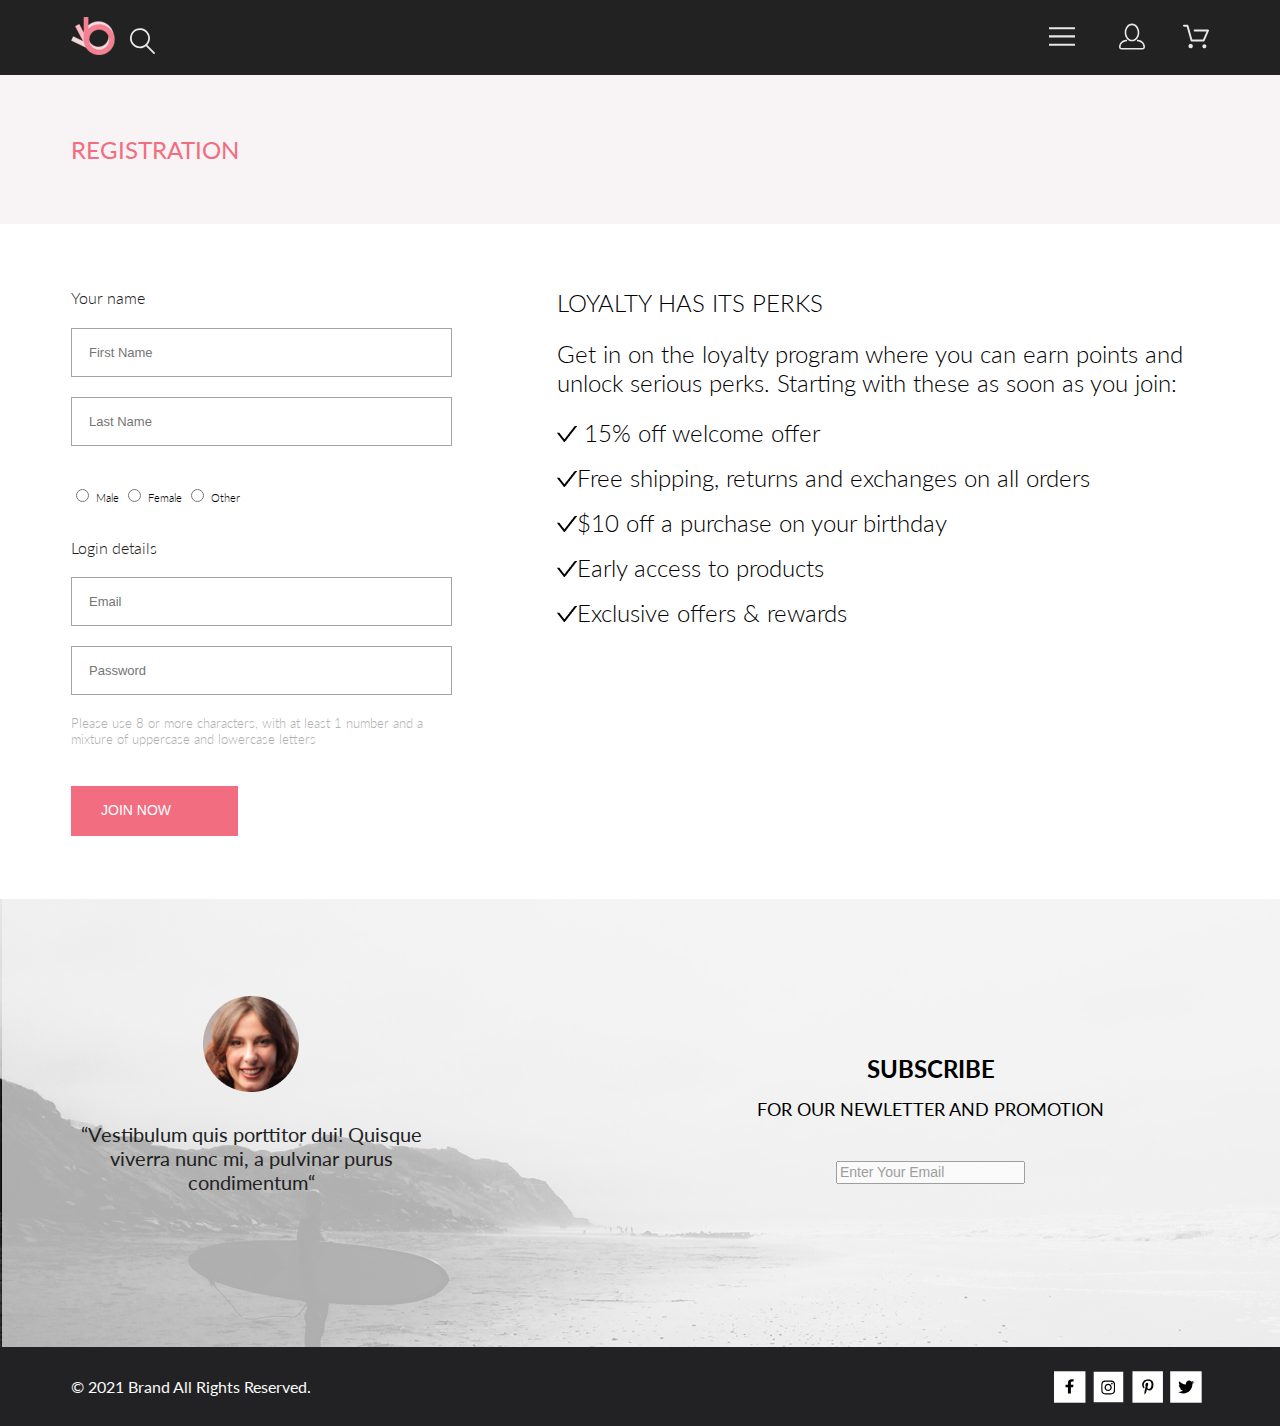
==== registration.html @ 2ced77a6 "Сделал страницу регестрации" ====
<!DOCTYPE html>
<html lang="en">

<head>
    <meta charset="UTF-8">
    <meta http-equiv="X-UA-Compatible" content="IE=edge">
    <meta name="viewport" content="width=device-width, initial-scale=1.0">
    <link rel="stylesheet" href="./css/reset.css">
    <link rel="stylesheet" href="./css/style.css">
    <link rel="preconnect" href="https://fonts.gstatic.com">
    <link href="https://fonts.googleapis.com/css2?family=Lato:wght@300;400;700;900&display=swap" rel="stylesheet">
    <title>Document</title>
</head>

<body>
    <header class="header">
        <div class="container">
            <div class="header__wrapper">
                <div class="header__contorls">
                    <a href="index.html"><img class="header__logo" src="./img/logo.svg" alt="logo" width="44"
                            height="38"></a>
                    <img src="./img/loupe.svg" alt="loupe" width="26" height="27">
                </div>
                <div class="header__contorls">
                    <button class="header__button">
                        <img src="./img/menu.svg" alt="loupe" width="26" height="27">
                    </button>
                    <a class="header__person-link" href="registration.html"><img src="./img/account.svg" alt="loupe"
                            width="26" height="27"></a>
                    <a href="#"><img src="./img/shoper.svg" alt="loupe" width="26" height="27"></a>
                </div>
            </div>
        </div>
        <nav class="header__navigation">
            menu
            <ul>
                <li>
                    <h2>man</h2>
                    <ul>
                        <li><a href="#">link</a></li>
                        <li><a href="#">link</a></li>
                        <li><a href="#">link</a></li>
                        <li><a href="#">link</a></li>
                    </ul>
                </li>
                <li>
                    <h2>woman</h2>
                    <ul>
                        <li><a href="#">link</a></li>
                        <li><a href="#">link</a></li>
                        <li><a href="#">link</a></li>
                        <li><a href="#">link</a></li>
                    </ul>
                </li>
                <li>
                    <h2>kids</h2>
                    <ul>
                        <li><a href="#">link</a></li>
                        <li><a href="#">link</a></li>
                        <li><a href="#">link</a></li>
                        <li><a href="#">link</a></li>
                    </ul>
                </li>
            </ul>
        </nav>
    </header>
    <main>
        <section class="registration">
            <h3 class="registration__title container">REGISTRATION</h3>
        </section>
        <section class="registration__section container">
            <div class="registration__block">
                <div class="registration__form">
                    <form action="">
                        <h4 class="registration__heading">Your name</h4>
                        <input type="text" class="registration__text" placeholder="First Name">
                        <input type="text" class="registration__text" placeholder="Last Name">
                        <div class="registration__radio-list">
                            <input class="registration__radio" type="radio" id="registrationRadio1" name="sex"
                                value="male">
                            <label class="registration__label" for="registrationRadio1">Male</label>
                            <input class="registration__radio" type="radio" id="registrationRadio2" name="sex"
                                value="female">
                            <label class="registration__label" for="registrationRadio2">Female</label>
                            <input class="registration__radio" type="radio" id="registrationRadio3" name="sex"
                                value="other">
                            <label class="registration__label" for="registrationRadio1">Other</label>
                        </div>
                        <h4 class="registration__heading">Login details</h4>
                        <input type="text" class="registration__text" placeholder="Email">
                        <input type="password" class="registration__text" placeholder="Password">
                        <p class="registration__subtitle">Please use 8 or more characters, with at least 1 number and a
                            mixture of uppercase and lowercase
                            letters</p>
                        <button class="registration__button">JOIN NOW</button>
                    </form>
                </div>
                <div class="registration__info">
                    <h3 class="registration__info-heading">LOYALTY HAS ITS PERKS</h3>
                    <p class="registration__info-subtitle">Get in on the loyalty program where you can earn points and
                        unlock serious perks. Starting with
                        these as soon as you join:</p>
                    <p class="registration__info-desc"><img src="./img/true.png" alt="" width="20" height="16"> 15% off
                        welcome offer</p>
                    <p class="registration__info-desc"><img src="./img/true.png" alt="" width="20" height="16">Free
                        shipping, returns and exchanges on all orders</p>
                    <p class="registration__info-desc"><img src="./img/true.png" alt="" width="20" height="16">$10 off a
                        purchase on your birthday</p>
                    <p class="registration__info-desc"><img src="./img/true.png" alt="" width="20" height="16">Early
                        access to products</p>
                    <p class="registration__info-desc"><img src="./img/true.png" alt="" width="20" height="16">Exclusive
                        offers & rewards</p>
                </div>
            </div>

        </section>


    </main>
    <footer>
        <section class="subscriber">
            <div class="subscriber__places container">
                <div class="subscriber__places-author">
                    <ul>
                        <li class="qwe"><img src="img/author.png" alt="" height="96" width="96"></li>
                        <li>
                            <p class="subscriber__places-text">“Vestibulum quis porttitor dui! Quisque viverra nunc mi,
                                a pulvinar purus condimentum“
                            </p>
                        </li>
                    </ul>
                </div>
                <div class="subscriber__places-email">
                    <h3 class="subscriber__places-title">subscribe</h3>
                    <p class="subscriber__places-p">FOR OUR NEWLETTER AND PROMOTION</p>
                    <div class="subscriber__input"><input class="subscriber__input-text" type="text"
                            placeholder="Enter Your Email"></div>
                </div>
            </div>
        </section>
        <section class="footer__down">
            <div class="footer__info container">
                <div class="footer__copy">© 2021 Brand All Rights Reserved.</div>
                <ul class="footer__contackt">
                    <li class="footer__contackt-item"><a href="#"><img src="img/facebook.svg" alt="facebook"
                                width="31.45" height="32"></a></li>
                    <li class="footer__contackt-item"><a href="#"><img src="img/instagram.svg" alt="instagram"
                                width="31.45" height="32"></a></li>
                    <li class="footer__contackt-item"><a href="#"><img src="img/pinterest.svg" alt="pinterest"
                                width="31.45" height="32"></a></li>
                    <li class="footer__contackt-item"><a href="#"><img src="img/twitch.svg" alt="twitch" width="31.45"
                                height="32"></a>
                    </li>
                </ul>
            </div>
        </section>
    </footer>
</body>

</html>
---- css/style.css ----
:root {
    --dark-blue: #222222;
    --pink: #F1E4E6;
    --dark-pink: #F16D7F;
    --brown: #474040;
    --gray: #F8F8F8;
    --black: #000000;
}

body {
    font-family: Lato;
    font-size: 16px;
    font-style: normal;
    font-weight: 400;
    line-height: 19px;
}

.container {
    width: 1138px;
    margin: 0 auto;
}

.visually-hidden {
    position: absolute;
    width: 1px;
    height: 1px;
    margin: -1px;
    padding: 0;
    overflow: hidden;
    border: 0;
    clip: rect(0 0 0 0);
}

.header {
    background-color: var(--dark-blue);
}

.header__wrapper {
    display: flex;
    align-items: center;
    justify-content: space-between;
    min-height: 75px;
}

.header__navigation {
    display: none;
}

.header__button {
    background-color: transparent;
    border: none;
    margin: 0 34px 0 0;
}

.header__logo {
    margin: 0 10px 0 0;
}

.header__person-link {
    margin: 0 34px 0 0;
}

.brand {
    display: flex;
    margin: 0 0 63px;
}

.brand__title {
    font-size: 48px;
    font-weight: 900;
    line-height: 58px;
    text-transform: uppercase;
}

.brand__title-wrapper {
    padding: 0 0 0 91px;
    flex-grow: 1;
    background-color: var(--pink);
    display: flex;
    align-items: center;
}

.brand__subtitle {
    display: block;

    font-size: 37px;
    font-weight: 700;
    line-height: 44px;
}

.brand__subtitle-pink {
    color: var(--dark-pink);
}

.offers__list {
    display: flex;
    flex-wrap: wrap;
    justify-content: space-between;
}

.offers__item {
    color: white;
    width: 360px;
    min-height: 260px;
    background-color: var(--brown);
    margin: 0 0 30px;
    display: flex;
    justify-content: center;
    align-items: center;
}

.offers__title {
    font-size: 16px;
    font-weight: 400;
    line-height: 19px;
    letter-spacing: 0em;
    text-align: center;
    color: #ffffff;
}

.offers__info {
    font-size: 24px;
    font-weight: 700;
    line-height: 29px;
    letter-spacing: 0em;
    text-align: center;
    color: #F16D7F;
}

.offers__item--woman {
    background-image: url(../img/oferts-woman.jpg);
}

.offers__item--man {
    background-image: url(../img/oferts-man.jpg)
}

.offers__item--kds {
    background-image: url(../img/oferts-kids.jpg);
}

.offers__item--accesories {
    background: url(../img/oferts-accsesuaris.jpg) no-repeat;
    background-size: cover;
}

.offers__item--accesories {
    width: 100%;
    margin: 0;
}

.products {
    margin: 96px 0 0 0;
}

.products__title {
    text-align: center;
}

.products__header {
    font-weight: 400;
    font-size: 30px;
    line-height: 36px;
    color: #222222;
    margin-bottom: 6px;
}

.products__header-p {
    font-weight: 400;
    font-size: 14px;
    line-height: 17px;
    color: #9F9F9F;
}

.products__cart-block {
    display: flex;
    flex-wrap: wrap;
    justify-content: space-around;
    padding: 48px 0 0 0;
}

.products__cart-item {
    width: 360px;
    min-height: 260px;
    background-color: var(--gray);
    margin: 0 0 30px 0;
}

.product__cart-title {
    margin: 25px 0 12px 18px;
    text-transform: uppercase;
    font-family: Lato;
    font-size: 13px;
    font-weight: 400;
    line-height: 16px;
    letter-spacing: 0em;
    text-align: left;
}

.product__cart-p {
    margin: 0 28px 18px 16px;
    max-width: 314px;
    font-weight: 300;
    font-size: 14px;
    line-height: 17px;
    color: #5D5D5D;
}

.product__price {
    font-weight: 400;
    font-size: 16px;
    line-height: 19px;
    padding: 0 0 20px 18px;
    color: #F16D7F;
}

.product__button {
    display: flex;
    justify-content: center;
}

.product__button-text {
    border: 1px solid #FF6A6A;
    padding: 14.5px 38.5px 13.5px 38.5px;
    font-weight: 400;
    font-size: 16px;
    line-height: 19px;
    text-decoration: none;
    color: #F26376;
}

.advantages {
    margin: 95px 0 0 0;
    background-color: #222224;
}

.advantages__place {
    display: flex;
    padding: 130px 230px 104px 230px;
}

.advantages__place-text {
    width: 360px;
}

.advantages__place-title {
    font-weight: 400;
    font-size: 19.96px;
    line-height: 24px;
    padding: 28px 0 16px 0;
    text-align: center;
    color: #FBFBFB;
}

.advantages__place-img {
    padding-left: 158px;
}

.advantages__place-p {
    font-weight: 300;
    font-size: 13.972px;
    width: 360px;
    line-height: 17px;
    text-align: center;
    color: #FBFBFB;
}

.registration {
    min-height: 148px;
    background: #F8F3F4;
}

.registration__block {
    display: flex;
    justify-content: space-between;
}

.registration__title {
    font-weight: 400;
    font-size: 24px;
    line-height: 29px;
    padding: 60px 0 60px 0;
    color: #F16D7F;
}

.registration__section {
    min-height: 675px;
}

.registration__form {
    padding-top: 64px;
    width: 360px;
}

.registration__heading {
    font-weight: 300;
    font-size: 16px;
    line-height: 19px;
    padding: 0 0 20.5px;
    color: #222222;
}

.registration__text {
    width: 360px;
    height: 45px;
    margin-bottom: 20px;
    font-weight: 300;
    font-size: 13px;
    line-height: 16px;
    padding-left: 17px;
    color: #B1B1B1;
    border: 1px solid #A4A4A4;
}

.registration__radio-list {
    padding: 20px 0 33px;
}

.registration__radio {
    border: 1px solid #A4A4A4;
}

.registration__label {
    font-weight: 300;
    font-size: 11px;
    line-height: 13px;
    color: #000000;
}

.registration__subtitle {
    font-weight: 300;
    font-size: 13px;
    line-height: 16px;
    padding-bottom: 39px;
    color: #B1B1B1;
}

.registration__button {
    width: 167px;
    padding: 16px 66px 17px 29px;
    border: none;
    font-weight: 400;
    font-size: 14px;
    line-height: 17px;
    color: #FFFFFF;
    background: #F16D7F;
}

.registration__info {
    width: 652px;
    margin-top: 64px;
}

.registration__info-heading {
    margin-bottom: 22px;
    font-weight: 300;
    font-size: 24px;
    line-height: 29px;
    color: #000000;
}

.registration__info-subtitle {
    margin-bottom: 21px;
    font-weight: 300;
    font-size: 24px;
    line-height: 29px;
    color: #000000;
}

.registration__info-desc {
    margin-bottom: 16px;
    font-weight: 300;
    font-size: 24px;
    line-height: 29px;
    color: #000000;
}

.subscriber {
    background: url(../img/subscriber.jpg) no-repeat;
    height: 448px;
    background-size: cover;
}

.subscriber__places {
    display: flex;
    justify-content: space-between;
}

.subscriber__places-author {
    padding: 97px 0 0 0;
    width: 1600px;
    display: flex;
}

.qwe {
    display: flex;
    justify-content: center;
    margin-bottom: 30px;
}

.subscriber__places-text {
    font-weight: 400;
    font-size: 20px;
    line-height: 24px;
    text-align: center;
    width: 360px;
    color: #222224;
}

.subscriber__places-email {
    margin: 150px 0 0 0;
}

.subscriber__places-title {
    font-size: 24px;
    font-weight: 700;
    line-height: 40px;
    letter-spacing: 0em;
    text-align: center;
    text-transform: uppercase;
}

.subscriber__places-p {
    font-size: 18px;
    font-weight: 400;
    line-height: 40px;
    letter-spacing: 0em;
    text-align: center;
    width: 557px;
}

.subscriber__input {
    margin: 32px 0 0 0;
    display: flex;
    justify-content: center;
}

.subscriber__input-text {
    font-weight: 400;
    font-size: 14px;
    line-height: 17px;
    display: flex;
    align-items: center;
    color: #222224;
    opacity: 0.67;
}

.footer__down {
    background-color: #222224;
    height: 79px;
}

.footer__info {
    display: flex;
    justify-content: space-between;
}

.footer__copy {
    padding: 30px 0 0 0;
    font-weight: 400;
    font-size: 16px;
    line-height: 19px;
    color: #FBFBFB;
}

.footer__contackt {
    padding: 24px 0 0 0;
    display: flex;
}

.footer__contackt-item {
    margin: 0 7.29px 0 0;
}
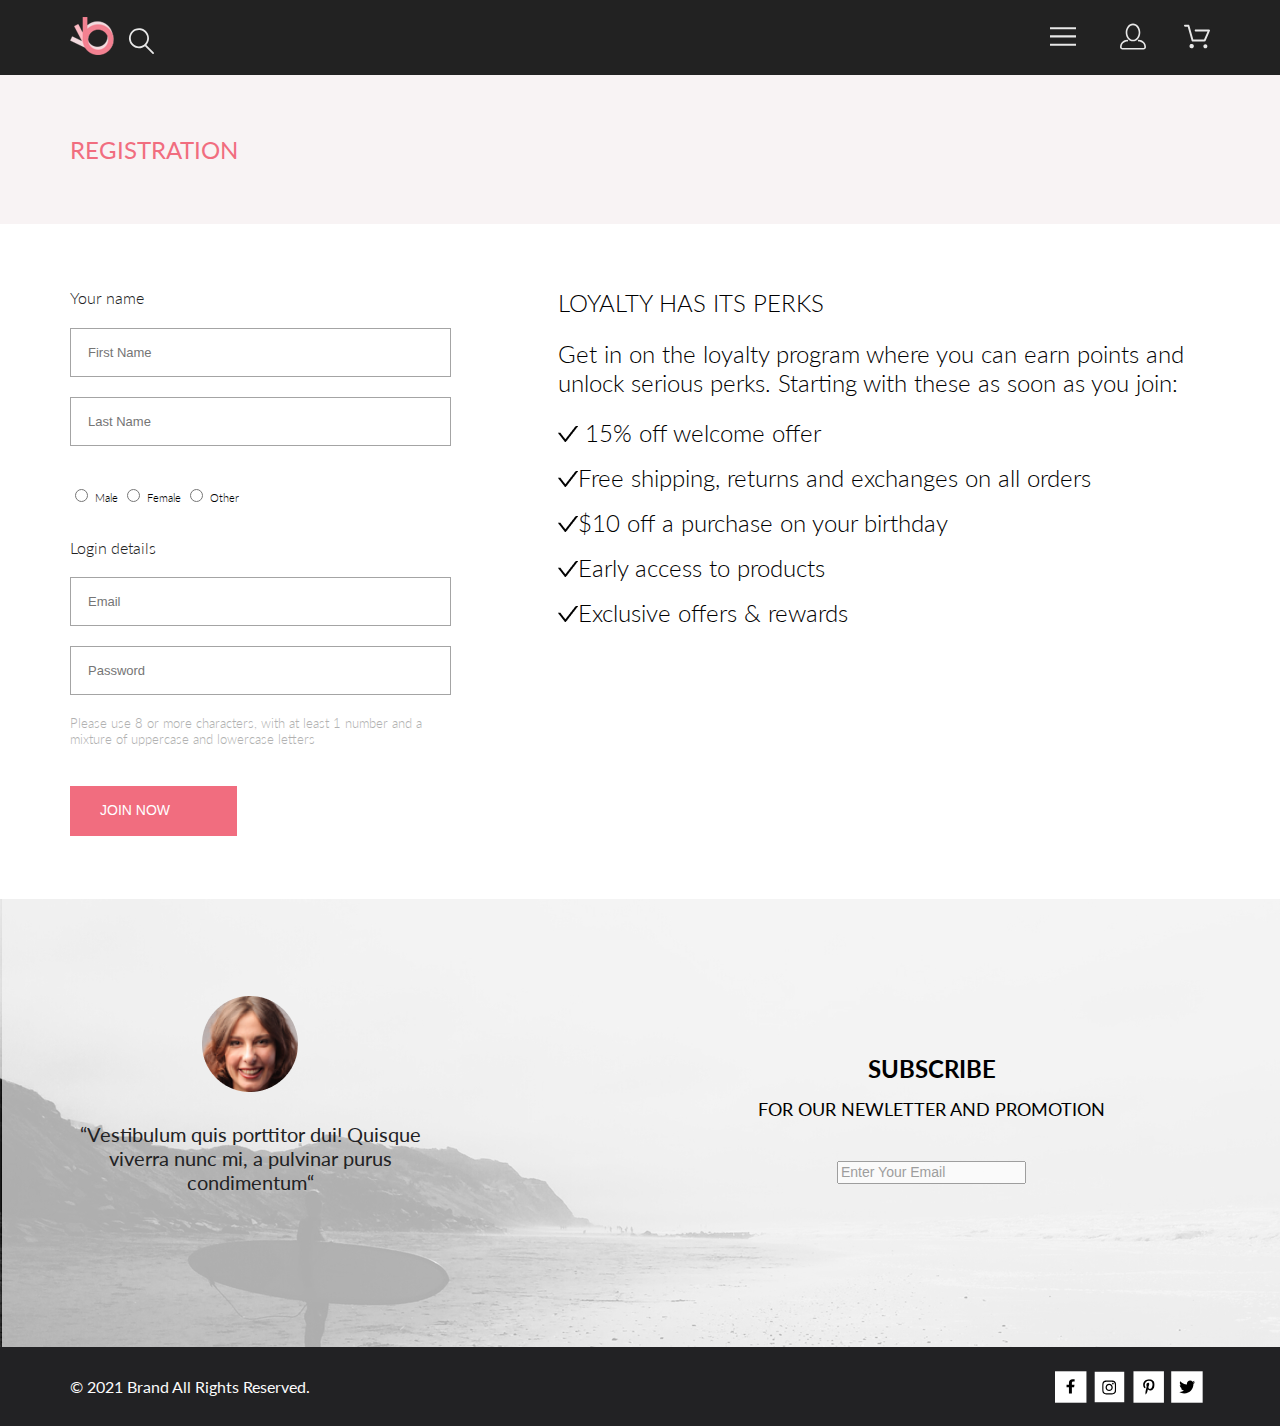
==== commit 52f59838: "Добавил SCSS в проект" ====
--- a/registration.html
+++ b/registration.html
@@ -122,7 +122,7 @@
             <div class="subscriber__places container">
                 <div class="subscriber__places-author">
                     <ul>
-                        <li class="qwe"><img src="img/author.png" alt="" height="96" width="96"></li>
+                        <li class="subscriber__image"><img src="img/author.png" alt="" height="96" width="96"></li>
                         <li>
                             <p class="subscriber__places-text">“Vestibulum quis porttitor dui! Quisque viverra nunc mi,
                                 a pulvinar purus condimentum“
--- a/css/style.css
+++ b/css/style.css
@@ -1,473 +1,452 @@
-:root {
-    --dark-blue: #222222;
-    --pink: #F1E4E6;
-    --dark-pink: #F16D7F;
-    --brown: #474040;
-    --gray: #F8F8F8;
-    --black: #000000;
+html, body, div, span, applet, object, iframe,
+h1, h2, h3, h4, h5, h6, p, blockquote, pre,
+a, abbr, acronym, address, big, cite, code,
+del, dfn, em, img, ins, kbd, q, s, samp,
+small, strike, strong, sub, sup, tt, var,
+b, u, i, center,
+dl, dt, dd, ol, ul, li,
+fieldset, form, label, legend,
+table, caption, tbody, tfoot, thead, tr, th, td,
+article, aside, canvas, details, embed,
+figure, figcaption, footer, header, hgroup,
+menu, nav, output, ruby, section, summary,
+time, mark, audio, video {
+  margin: 0;
+  padding: 0;
+  border: 0;
+  font-size: 100%;
+  vertical-align: baseline;
+}
+
+article, aside, details, figcaption, figure,
+footer, header, hgroup, menu, nav, section {
+  display: block;
 }
 
 body {
-    font-family: Lato;
-    font-size: 16px;
-    font-style: normal;
-    font-weight: 400;
-    line-height: 19px;
+  line-height: 1;
+}
+
+ol, ul {
+  list-style: none;
+}
+
+blockquote, q {
+  quotes: none;
+}
+
+blockquote:before, blockquote:after,
+q:before, q:after {
+  content: "";
+  content: none;
+}
+
+table {
+  border-collapse: collapse;
+  border-spacing: 0;
+}
+
+.header {
+  background-color: #222222;
+}
+.header__wrapper {
+  display: flex;
+  align-items: center;
+  justify-content: space-between;
+  min-height: 75px;
+}
+.header__navigation {
+  display: none;
+}
+.header__button {
+  background-color: transparent;
+  border: none;
+  margin: 0 34px 0 0;
+}
+.header__logo {
+  margin: 0 10px 0 0;
+}
+.header__person-link {
+  margin: 0 34px 0 0;
+}
+
+.brand {
+  display: flex;
+  margin: 0 0 63px;
+}
+.brand__title {
+  font-size: 48px;
+  font-weight: 900;
+  line-height: 58px;
+  text-transform: uppercase;
+}
+.brand__title-wrapper {
+  padding: 0 0 0 91px;
+  flex-grow: 1;
+  background-color: #F1E4E6;
+  display: flex;
+  align-items: center;
+}
+.brand__subtitle {
+  display: block;
+  font-size: 37px;
+  font-weight: 700;
+  line-height: 44px;
+}
+.brand__subtitle-pink {
+  color: #F16D7F;
+}
+
+.offers__list {
+  display: flex;
+  flex-wrap: wrap;
+  justify-content: space-between;
+}
+.offers__item {
+  color: white;
+  width: 360px;
+  min-height: 260px;
+  background-color: #474040;
+  margin: 0 0 30px;
+  display: flex;
+  justify-content: center;
+  align-items: center;
+}
+.offers__title {
+  font-size: 16px;
+  font-weight: 400;
+  line-height: 19px;
+  letter-spacing: 0em;
+  text-align: center;
+  color: #ffffff;
+}
+.offers__info {
+  font-size: 24px;
+  font-weight: 700;
+  line-height: 29px;
+  letter-spacing: 0em;
+  text-align: center;
+  color: #F16D7F;
+}
+.offers__item--woman {
+  background-image: url(../img/oferts-woman.jpg);
+}
+.offers__item--man {
+  background-image: url(../img/oferts-man.jpg);
+}
+.offers__item--kds {
+  background-image: url(../img/oferts-kids.jpg);
+}
+.offers__item--accesories {
+  background: url(../img/oferts-accsesuaris.jpg) no-repeat;
+  background-size: cover;
+}
+.offers__item--accesories {
+  width: 100%;
+  margin: 0;
+}
+
+.products {
+  margin: 96px 0 0 0;
+}
+.products__title {
+  text-align: center;
+}
+.products__header {
+  font-weight: 400;
+  font-size: 30px;
+  line-height: 36px;
+  color: #222222;
+  margin-bottom: 6px;
+}
+.products__header-p {
+  font-weight: 400;
+  font-size: 14px;
+  line-height: 17px;
+  color: #9F9F9F;
+}
+.products__cart-block {
+  display: flex;
+  flex-wrap: wrap;
+  justify-content: space-around;
+  padding: 48px 0 0 0;
+}
+.products__cart-item {
+  width: 360px;
+  min-height: 260px;
+  background-color: #F8F8F8;
+  margin: 0 0 30px 0;
+}
+
+.product__cart-title {
+  margin: 25px 0 12px 18px;
+  text-transform: uppercase;
+  font-family: Lato;
+  font-size: 13px;
+  font-weight: 400;
+  line-height: 16px;
+  letter-spacing: 0em;
+  text-align: left;
+}
+.product__cart-p {
+  margin: 0 28px 18px 16px;
+  max-width: 314px;
+  font-weight: 300;
+  font-size: 14px;
+  line-height: 17px;
+  color: #5D5D5D;
+}
+.product__price {
+  font-weight: 400;
+  font-size: 16px;
+  line-height: 19px;
+  padding: 0 0 20px 18px;
+  color: #F16D7F;
+}
+.product__button {
+  display: flex;
+  justify-content: center;
+}
+.product__button-text {
+  border: 1px solid #FF6A6A;
+  padding: 14.5px 38.5px 13.5px 38.5px;
+  font-weight: 400;
+  font-size: 16px;
+  line-height: 19px;
+  text-decoration: none;
+  color: #F26376;
+}
+
+.advantages {
+  margin: 95px 0 0 0;
+  background-color: #222224;
+}
+.advantages__place {
+  display: flex;
+  padding: 130px 230px 104px 230px;
+}
+.advantages__place-text {
+  width: 360px;
+}
+.advantages__place-title {
+  font-weight: 400;
+  font-size: 19.96px;
+  line-height: 24px;
+  padding: 28px 0 16px 0;
+  text-align: center;
+  color: #FBFBFB;
+}
+.advantages__place-img {
+  padding-left: 158px;
+}
+.advantages__place-p {
+  font-weight: 300;
+  font-size: 13.972px;
+  width: 360px;
+  line-height: 17px;
+  text-align: center;
+  color: #FBFBFB;
+}
+
+.registration {
+  min-height: 148px;
+  background: #F8F3F4;
+}
+.registration__block {
+  display: flex;
+  justify-content: space-between;
+}
+.registration__title {
+  font-weight: 400;
+  font-size: 24px;
+  line-height: 29px;
+  padding: 60px 0 60px 0;
+  color: #F16D7F;
+}
+.registration__section {
+  min-height: 675px;
+}
+.registration__form {
+  padding-top: 64px;
+  width: 360px;
+}
+.registration__heading {
+  font-weight: 300;
+  font-size: 16px;
+  line-height: 19px;
+  padding: 0 0 20.5px;
+  color: #222222;
+}
+.registration__text {
+  width: 360px;
+  height: 45px;
+  margin-bottom: 20px;
+  font-weight: 300;
+  font-size: 13px;
+  line-height: 16px;
+  padding-left: 17px;
+  color: #B1B1B1;
+  border: 1px solid #A4A4A4;
+}
+.registration__radio-list {
+  padding: 20px 0 33px;
+}
+.registration__radio {
+  border: 1px solid #A4A4A4;
+}
+.registration__label {
+  font-weight: 300;
+  font-size: 11px;
+  line-height: 13px;
+  color: #000000;
+}
+.registration__subtitle {
+  font-weight: 300;
+  font-size: 13px;
+  line-height: 16px;
+  padding-bottom: 39px;
+  color: #B1B1B1;
+}
+.registration__button {
+  width: 167px;
+  padding: 16px 66px 17px 29px;
+  border: none;
+  font-weight: 400;
+  font-size: 14px;
+  line-height: 17px;
+  color: #FFFFFF;
+  background: #F16D7F;
+}
+.registration__info {
+  width: 652px;
+  margin-top: 64px;
+}
+.registration__info-heading {
+  margin-bottom: 22px;
+  font-weight: 300;
+  font-size: 24px;
+  line-height: 29px;
+  color: #000000;
+}
+.registration__info-subtitle {
+  margin-bottom: 21px;
+  font-weight: 300;
+  font-size: 24px;
+  line-height: 29px;
+  color: #000000;
+}
+.registration__info-desc {
+  margin-bottom: 16px;
+  font-weight: 300;
+  font-size: 24px;
+  line-height: 29px;
+  color: #000000;
+}
+
+.subscriber {
+  background: url(../img/subscriber.jpg) no-repeat;
+  height: 448px;
+  background-size: cover;
+}
+.subscriber__places {
+  display: flex;
+  justify-content: space-between;
+}
+.subscriber__places-author {
+  padding: 97px 0 0 0;
+  width: 1600px;
+  display: flex;
+}
+.subscriber__image {
+  display: flex;
+  justify-content: center;
+  margin-bottom: 30px;
+}
+.subscriber__places-text {
+  font-weight: 400;
+  font-size: 20px;
+  line-height: 24px;
+  text-align: center;
+  width: 360px;
+  color: #222224;
+}
+.subscriber__places-email {
+  margin: 150px 0 0 0;
+}
+.subscriber__places-title {
+  font-size: 24px;
+  font-weight: 700;
+  line-height: 40px;
+  letter-spacing: 0em;
+  text-align: center;
+  text-transform: uppercase;
+}
+.subscriber__places-p {
+  font-size: 18px;
+  font-weight: 400;
+  line-height: 40px;
+  letter-spacing: 0em;
+  text-align: center;
+  width: 557px;
+}
+.subscriber__input {
+  margin: 32px 0 0 0;
+  display: flex;
+  justify-content: center;
+}
+.subscriber__input-text {
+  font-weight: 400;
+  font-size: 14px;
+  line-height: 17px;
+  display: flex;
+  align-items: center;
+  color: #222224;
+  opacity: 0.67;
+}
+
+.footer__down {
+  background-color: #222224;
+  height: 79px;
+}
+.footer__info {
+  display: flex;
+  justify-content: space-between;
+}
+.footer__copy {
+  padding: 30px 0 0 0;
+  font-weight: 400;
+  font-size: 16px;
+  line-height: 19px;
+  color: #FBFBFB;
+}
+.footer__contackt {
+  padding: 24px 0 0 0;
+  display: flex;
+}
+.footer__contackt-item {
+  margin: 0 7.29px 0 0;
+}
+
+body {
+  font-family: Lato;
+  font-size: 16px;
+  font-style: normal;
+  font-weight: 400;
+  line-height: 19px;
 }
 
 .container {
-    width: 1138px;
-    margin: 0 auto;
+  width: 1140px;
+  margin: 0 auto;
 }
 
 .visually-hidden {
-    position: absolute;
-    width: 1px;
-    height: 1px;
-    margin: -1px;
-    padding: 0;
-    overflow: hidden;
-    border: 0;
-    clip: rect(0 0 0 0);
-}
-
-.header {
-    background-color: var(--dark-blue);
-}
-
-.header__wrapper {
-    display: flex;
-    align-items: center;
-    justify-content: space-between;
-    min-height: 75px;
-}
-
-.header__navigation {
-    display: none;
-}
-
-.header__button {
-    background-color: transparent;
-    border: none;
-    margin: 0 34px 0 0;
-}
-
-.header__logo {
-    margin: 0 10px 0 0;
-}
-
-.header__person-link {
-    margin: 0 34px 0 0;
-}
-
-.brand {
-    display: flex;
-    margin: 0 0 63px;
-}
-
-.brand__title {
-    font-size: 48px;
-    font-weight: 900;
-    line-height: 58px;
-    text-transform: uppercase;
-}
-
-.brand__title-wrapper {
-    padding: 0 0 0 91px;
-    flex-grow: 1;
-    background-color: var(--pink);
-    display: flex;
-    align-items: center;
-}
-
-.brand__subtitle {
-    display: block;
-
-    font-size: 37px;
-    font-weight: 700;
-    line-height: 44px;
-}
-
-.brand__subtitle-pink {
-    color: var(--dark-pink);
-}
-
-.offers__list {
-    display: flex;
-    flex-wrap: wrap;
-    justify-content: space-between;
-}
-
-.offers__item {
-    color: white;
-    width: 360px;
-    min-height: 260px;
-    background-color: var(--brown);
-    margin: 0 0 30px;
-    display: flex;
-    justify-content: center;
-    align-items: center;
-}
-
-.offers__title {
-    font-size: 16px;
-    font-weight: 400;
-    line-height: 19px;
-    letter-spacing: 0em;
-    text-align: center;
-    color: #ffffff;
-}
-
-.offers__info {
-    font-size: 24px;
-    font-weight: 700;
-    line-height: 29px;
-    letter-spacing: 0em;
-    text-align: center;
-    color: #F16D7F;
-}
-
-.offers__item--woman {
-    background-image: url(../img/oferts-woman.jpg);
-}
-
-.offers__item--man {
-    background-image: url(../img/oferts-man.jpg)
-}
-
-.offers__item--kds {
-    background-image: url(../img/oferts-kids.jpg);
-}
-
-.offers__item--accesories {
-    background: url(../img/oferts-accsesuaris.jpg) no-repeat;
-    background-size: cover;
-}
-
-.offers__item--accesories {
-    width: 100%;
-    margin: 0;
-}
-
-.products {
-    margin: 96px 0 0 0;
-}
-
-.products__title {
-    text-align: center;
-}
-
-.products__header {
-    font-weight: 400;
-    font-size: 30px;
-    line-height: 36px;
-    color: #222222;
-    margin-bottom: 6px;
-}
-
-.products__header-p {
-    font-weight: 400;
-    font-size: 14px;
-    line-height: 17px;
-    color: #9F9F9F;
-}
-
-.products__cart-block {
-    display: flex;
-    flex-wrap: wrap;
-    justify-content: space-around;
-    padding: 48px 0 0 0;
-}
-
-.products__cart-item {
-    width: 360px;
-    min-height: 260px;
-    background-color: var(--gray);
-    margin: 0 0 30px 0;
-}
-
-.product__cart-title {
-    margin: 25px 0 12px 18px;
-    text-transform: uppercase;
-    font-family: Lato;
-    font-size: 13px;
-    font-weight: 400;
-    line-height: 16px;
-    letter-spacing: 0em;
-    text-align: left;
-}
-
-.product__cart-p {
-    margin: 0 28px 18px 16px;
-    max-width: 314px;
-    font-weight: 300;
-    font-size: 14px;
-    line-height: 17px;
-    color: #5D5D5D;
-}
-
-.product__price {
-    font-weight: 400;
-    font-size: 16px;
-    line-height: 19px;
-    padding: 0 0 20px 18px;
-    color: #F16D7F;
-}
-
-.product__button {
-    display: flex;
-    justify-content: center;
-}
-
-.product__button-text {
-    border: 1px solid #FF6A6A;
-    padding: 14.5px 38.5px 13.5px 38.5px;
-    font-weight: 400;
-    font-size: 16px;
-    line-height: 19px;
-    text-decoration: none;
-    color: #F26376;
-}
-
-.advantages {
-    margin: 95px 0 0 0;
-    background-color: #222224;
-}
-
-.advantages__place {
-    display: flex;
-    padding: 130px 230px 104px 230px;
-}
-
-.advantages__place-text {
-    width: 360px;
-}
-
-.advantages__place-title {
-    font-weight: 400;
-    font-size: 19.96px;
-    line-height: 24px;
-    padding: 28px 0 16px 0;
-    text-align: center;
-    color: #FBFBFB;
-}
-
-.advantages__place-img {
-    padding-left: 158px;
-}
-
-.advantages__place-p {
-    font-weight: 300;
-    font-size: 13.972px;
-    width: 360px;
-    line-height: 17px;
-    text-align: center;
-    color: #FBFBFB;
-}
-
-.registration {
-    min-height: 148px;
-    background: #F8F3F4;
-}
-
-.registration__block {
-    display: flex;
-    justify-content: space-between;
-}
-
-.registration__title {
-    font-weight: 400;
-    font-size: 24px;
-    line-height: 29px;
-    padding: 60px 0 60px 0;
-    color: #F16D7F;
-}
-
-.registration__section {
-    min-height: 675px;
-}
-
-.registration__form {
-    padding-top: 64px;
-    width: 360px;
-}
-
-.registration__heading {
-    font-weight: 300;
-    font-size: 16px;
-    line-height: 19px;
-    padding: 0 0 20.5px;
-    color: #222222;
-}
-
-.registration__text {
-    width: 360px;
-    height: 45px;
-    margin-bottom: 20px;
-    font-weight: 300;
-    font-size: 13px;
-    line-height: 16px;
-    padding-left: 17px;
-    color: #B1B1B1;
-    border: 1px solid #A4A4A4;
-}
-
-.registration__radio-list {
-    padding: 20px 0 33px;
-}
-
-.registration__radio {
-    border: 1px solid #A4A4A4;
-}
-
-.registration__label {
-    font-weight: 300;
-    font-size: 11px;
-    line-height: 13px;
-    color: #000000;
-}
-
-.registration__subtitle {
-    font-weight: 300;
-    font-size: 13px;
-    line-height: 16px;
-    padding-bottom: 39px;
-    color: #B1B1B1;
-}
-
-.registration__button {
-    width: 167px;
-    padding: 16px 66px 17px 29px;
-    border: none;
-    font-weight: 400;
-    font-size: 14px;
-    line-height: 17px;
-    color: #FFFFFF;
-    background: #F16D7F;
-}
-
-.registration__info {
-    width: 652px;
-    margin-top: 64px;
-}
-
-.registration__info-heading {
-    margin-bottom: 22px;
-    font-weight: 300;
-    font-size: 24px;
-    line-height: 29px;
-    color: #000000;
-}
-
-.registration__info-subtitle {
-    margin-bottom: 21px;
-    font-weight: 300;
-    font-size: 24px;
-    line-height: 29px;
-    color: #000000;
-}
-
-.registration__info-desc {
-    margin-bottom: 16px;
-    font-weight: 300;
-    font-size: 24px;
-    line-height: 29px;
-    color: #000000;
-}
-
-.subscriber {
-    background: url(../img/subscriber.jpg) no-repeat;
-    height: 448px;
-    background-size: cover;
-}
-
-.subscriber__places {
-    display: flex;
-    justify-content: space-between;
-}
-
-.subscriber__places-author {
-    padding: 97px 0 0 0;
-    width: 1600px;
-    display: flex;
-}
-
-.qwe {
-    display: flex;
-    justify-content: center;
-    margin-bottom: 30px;
-}
-
-.subscriber__places-text {
-    font-weight: 400;
-    font-size: 20px;
-    line-height: 24px;
-    text-align: center;
-    width: 360px;
-    color: #222224;
-}
-
-.subscriber__places-email {
-    margin: 150px 0 0 0;
-}
-
-.subscriber__places-title {
-    font-size: 24px;
-    font-weight: 700;
-    line-height: 40px;
-    letter-spacing: 0em;
-    text-align: center;
-    text-transform: uppercase;
-}
-
-.subscriber__places-p {
-    font-size: 18px;
-    font-weight: 400;
-    line-height: 40px;
-    letter-spacing: 0em;
-    text-align: center;
-    width: 557px;
-}
-
-.subscriber__input {
-    margin: 32px 0 0 0;
-    display: flex;
-    justify-content: center;
-}
-
-.subscriber__input-text {
-    font-weight: 400;
-    font-size: 14px;
-    line-height: 17px;
-    display: flex;
-    align-items: center;
-    color: #222224;
-    opacity: 0.67;
-}
-
-.footer__down {
-    background-color: #222224;
-    height: 79px;
-}
-
-.footer__info {
-    display: flex;
-    justify-content: space-between;
-}
-
-.footer__copy {
-    padding: 30px 0 0 0;
-    font-weight: 400;
-    font-size: 16px;
-    line-height: 19px;
-    color: #FBFBFB;
-}
-
-.footer__contackt {
-    padding: 24px 0 0 0;
-    display: flex;
-}
-
-.footer__contackt-item {
-    margin: 0 7.29px 0 0;
+  position: absolute;
+  width: 1px;
+  height: 1px;
+  margin: -1px;
+  padding: 0;
+  overflow: hidden;
+  border: 0;
+  clip: rect(0 0 0 0);
 }